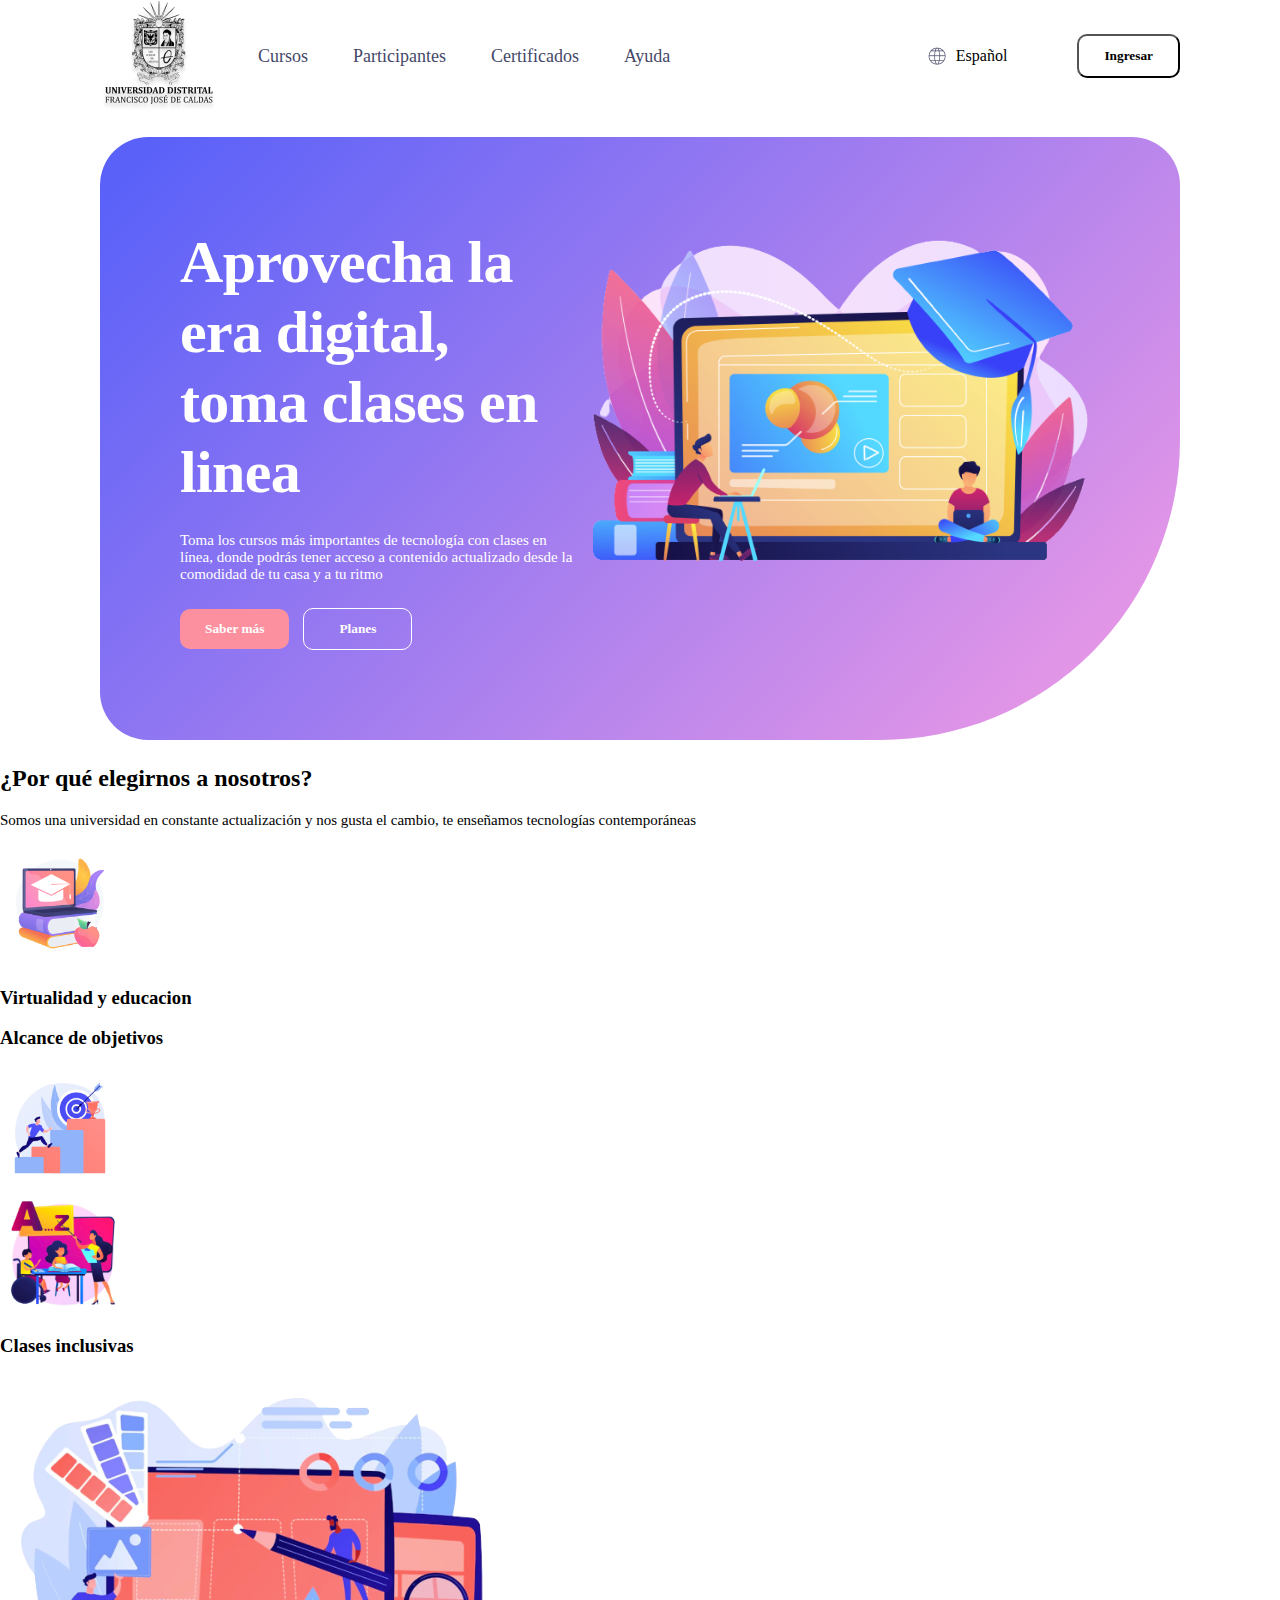
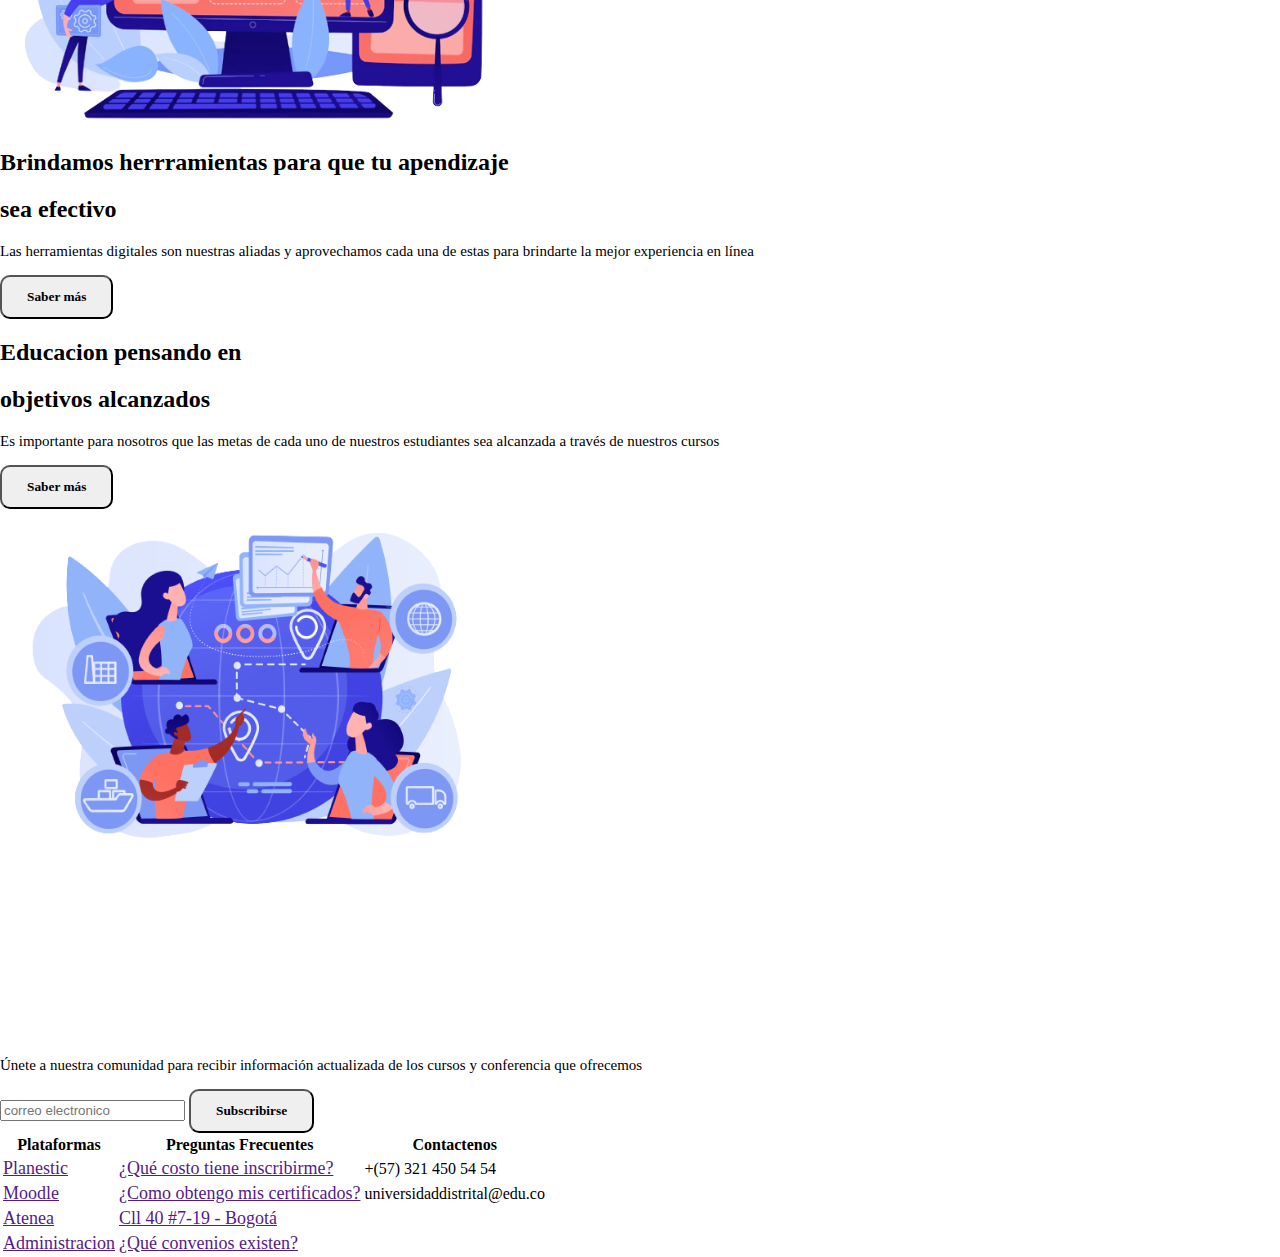
==== punto-1-3/index.html @ 9eb66679 "Version 2" ====
<!DOCTYPE html>
<html lang="en">

<head>
    <meta charset="UTF-8">
    <meta name="viewport" content="width=device-width, initial-scale=1.0">
    <title>UD Atenea Cursos</title>
    <link rel="stylesheet" href="https://indestructibletype.com/fonts/Jost.css" type="text/css" charset="utf-8" />
    <link rel="stylesheet" href="./styles/global-styles.css">
    <link rel="stylesheet" href="./styles/header-styles.css">
    <link rel="stylesheet" href="./styles/banner-styles.css">
    <link rel="stylesheet" href="./styles/section-1-styles.css">
    <link rel="stylesheet" href="./styles/section-2-styles.css">
</head>

<body>
    <header>
        <div class="header__navigation">
            <img src="./public/images/header-logo.png" alt="main-logo">
            <nav>
                <ul>
                    <li><a href="#banner">Cursos</a></li>
                    <li><a href="#section-1">Participantes</a></li>
                    <li><a href="#section-2">Certificados</a></li>
                    <li><a href="#footer">Ayuda</a></li>
                </ul>
            </nav>
        </div>
        <div class="header__settings">
            <div>
                <img src="public/images/header-world.png" alt="world">
                <span>Español</span>
            </div>
            <BUTton>Ingresar</BUTton>
        </div>
    </header>
    <main>
        <section id="banner">
            <div>
                <div>
                    <h1>
                        Aprovecha la era digital, toma clases en linea
                    </h1>
                    <p>
                        Toma los cursos más importantes de tecnología con clases en línea, donde podrás tener acceso a
                        contenido actualizado desde la comodidad de tu casa y a tu ritmo
                    </p>
                </div>
                <div>
                    <button class="button--orange">Saber más</button>
                    <button class="button--white">Planes</button>
                </div>
            </div>
            <img src="public/images/banner-online.png" alt="online.education" width="550px" height="350px">
        </section>
        <section id="section-1">
            <div class="section-1__info">
                <h2>
                    ¿Por qué elegirnos a nosotros?
                </h2>
                <p>
                    Somos una universidad en constante
                    actualización y nos gusta el cambio, te enseñamos tecnologías
                    contemporáneas
                </p>
            </div>
            <div class="section-1__Card">
                <img src="public/images/section1-education.png" alt="education" width="120px" height="120px">
                <h3>Virtualidad y educacion</h3>
            </div>
            <div class="section-1__Card section-1__card-down">
                <h3>Alcance de objetivos</h3>
                <img src="public/images/section1-goals.png" alt="goals" width="120px" height="120px">
            </div>
            <div class="section-1__Card">
                <img src="public/images/section1-teach.png" alt="teach" width="120px" height="120px">
                <h3>Clases inclusivas</h3>
            </div>
        </section>
        <section id="section-2">
            <div class="section-2__info">
                <img src="public/images/section2-tools.png" alt="tools" width="500px" height="350px">
                <div>
                    <h2> Brindamos herrramientas para que tu apendizaje</h2>
                    <h2 class="section-2_sub-pink">
                        sea efectivo
                    </h2>
                    <p>
                        Las herramientas digitales son
                        nuestras aliadas y aprovechamos cada una de estas para brindarte la
                        mejor experiencia en línea
                    </p>
                    <button class="button-orange">Saber más
                    </button>
                </div>
            </div>
            <div class="section-2__info">
                <div>
                    <h2>Educacion pensando en</h2>
                    <h2 class="Section-2__sub-pink">objetivos alcanzados</h2>
                    <p>
                        Es importante para nosotros que las
                        metas de cada uno de nuestros estudiantes sea alcanzada a través de
                        nuestros cursos
                    </p>
                    <button class="button-orange">Saber más</button>
                </div>
                <img src="public/images/section2-goals.png" alt="goals" width="500px" height="350px">
            </div>
        </section>
    </main>
    <footer id="footer">
        <div class="footer__info">
            <img src="public/images/footer-logo.png" alt="footer-logo" width="200px" height="175px">
            <div>
                <p>
                    Únete a nuestra comunidad para recibir
                    información actualizada de los cursos y conferencia que ofrecemos
                </p>
                <form method="post">
                    <input id="email" type="email" name="user_name" placeholder="correo electronico">
                    <button class="button--pink">Subscribirse
    
                    </button>
                </form>
            </div>
        </div>
        <div>
            <table>
                <tr>
                    <th>Plataformas</th>
                    <th>Preguntas Frecuentes</th>
                    <th>Contactenos</th>
                </tr>
                <tr>
                    <td><a href="">Planestic</a></td>
                    <td><a href="">¿Qué costo tiene inscribirme?</a></td>
                    <td><a href=""></a>+(57) 321 450 54 54</td>
                </tr>
                <tr>
                    <td><a href="">Moodle</a></td>
                    <td><a href="">¿Como obtengo mis certificados?</a></td>
                    <td><a href=""></a>universidaddistrital@edu.co</td>
                </tr>
                <tr>
                    <td><a href="">Atenea</a></td>
                    <td><a href="">Cll 40 #7-19 - Bogotá</a></td>
                </tr>
                <tr>
                    <td><a href="">Administracion</a></td>
                    <td><a href="">¿Qué convenios existen?</a></td>
                </tr>
            </table>
        </div>
    </footer>

</body>

</html>
---- punto-1-3/styles/global-styles.css ----
body{
    margin: 0px;
}
a{
    font-family: "Jost";
    font-size: 18px;

}
button{
    padding: 12px 25px;
    font-family: "Jost";
    font-weight: bold;
    border-radius: 10px;
    cursor: pointer;

}
.button--orange{
    margin-right: 10px;
    background-color: #fd909e;
    color: white;
    border: none;
}
p{
    font-family: "Jost";
    font-size: 15px;
    font-weight: 300px;
}
---- punto-1-3/styles/header-styles.css ----
header{
    display: flex;
    justify-content: space-between;
    margin: 0px 100px;
}
.header__navigation{
    display: flex;
    align-items: center;
}
.header__navigation nav ul{
    display: flex;
    gap: 45px;
    list-style: none;
}
.header__navigation nav ul li a{
    text-decoration: none;
    color: #454868;

}
.header__settings{
    display: flex;
    align-items: center;
    gap: 70px;
}
.header__settings div{
    display: flex;    
    align-items: center;
    gap: 10px;
    font-family: 'Jost';
    font-size: 16px;
    font-weight: 400;
}
.header__settings button{
    background-color: transparent;
    border-radius: 1px solid #454868;
    
}
---- punto-1-3/styles/banner-styles.css ----
#banner{
    display: flex;
    margin: 25px 100px;
    padding: 90px 80px;
    background: linear-gradient(313.18deg, #EE9AE5 3.28%, #5961F9 97.04%);
    border-radius: 48px 48px 300px 48px;
}
h1{
    margin: 0px;
    color: #ffffff;
    font-family: 'Jost';
    font-size: 60px;
    font-weight: 600;
    line-height: 70px;
    letter-spacing: -0.64px;
}
#banner p{
    margin: 25px 0px;
    color: #ffffff;
}
.button--white{
    padding: 12px 35px;
    background-color: transparent ;
    color: white;
    border: 1px solid #ffffff;
}
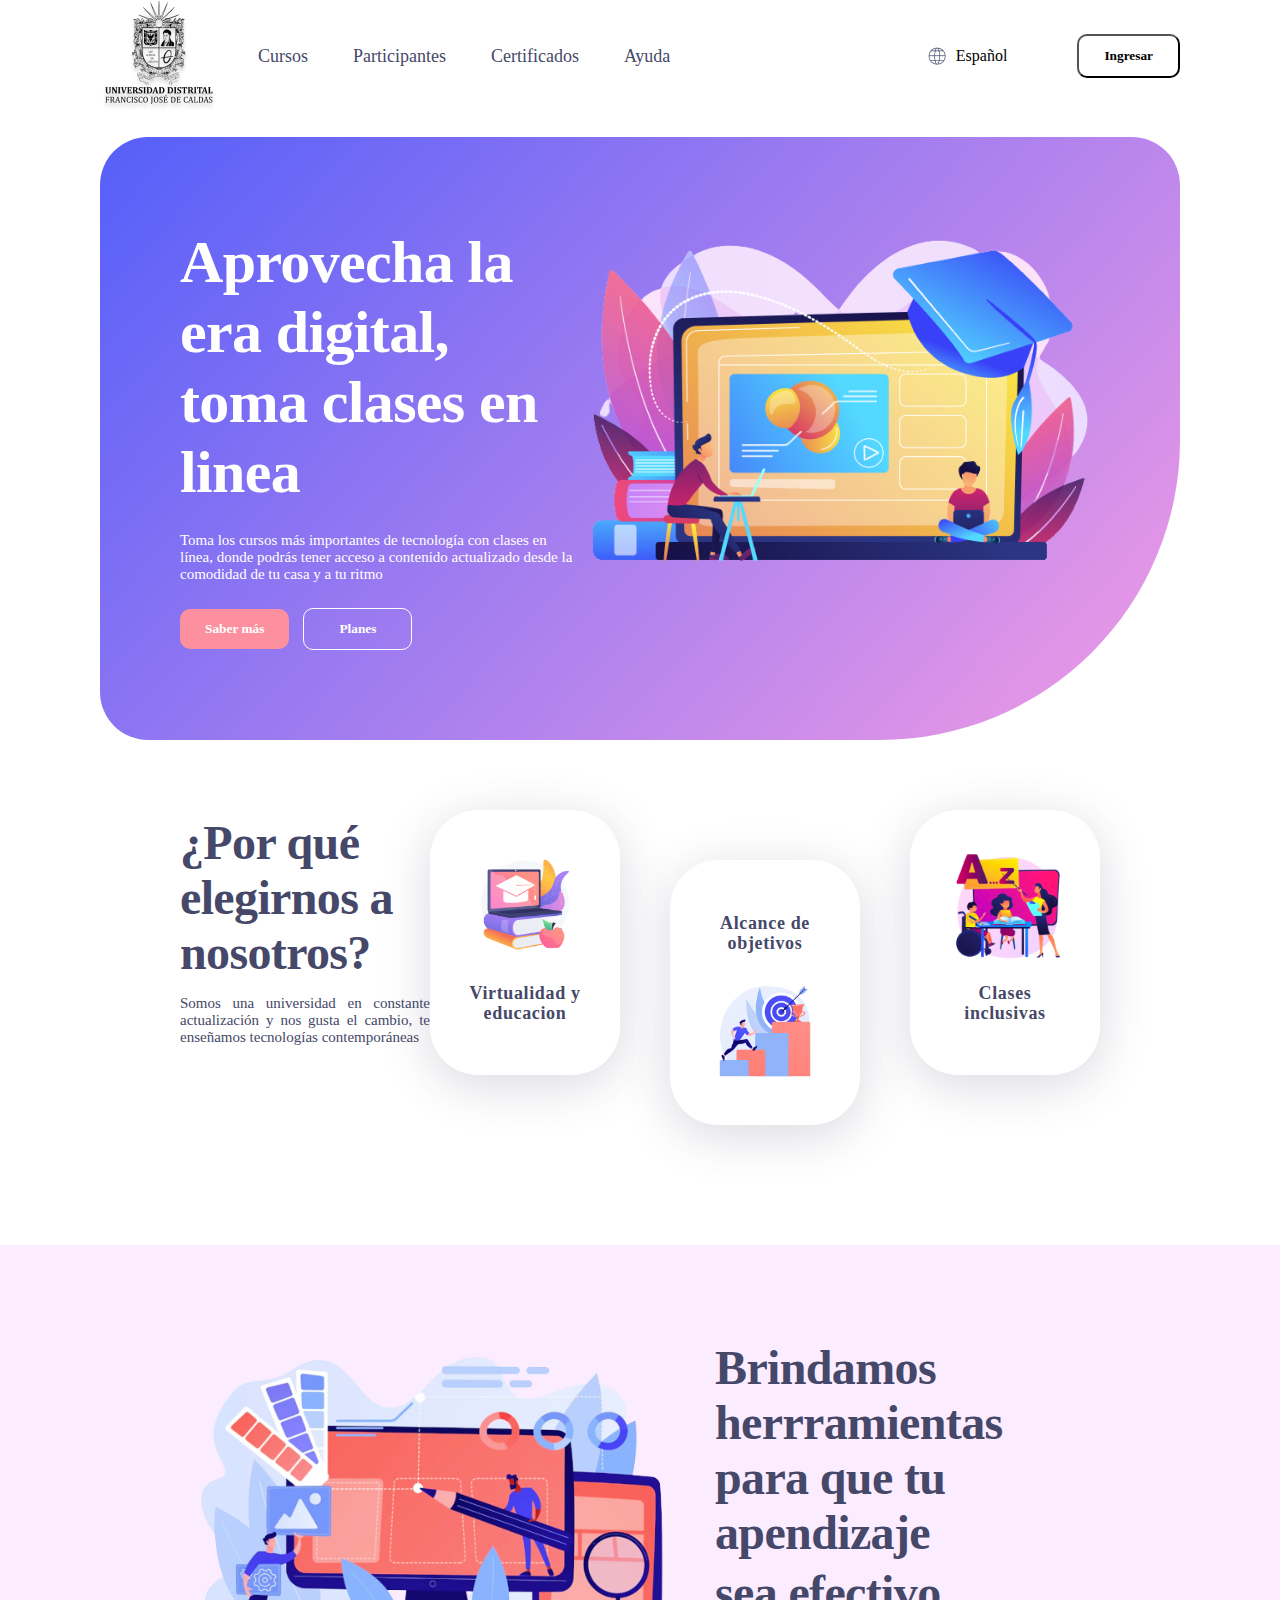
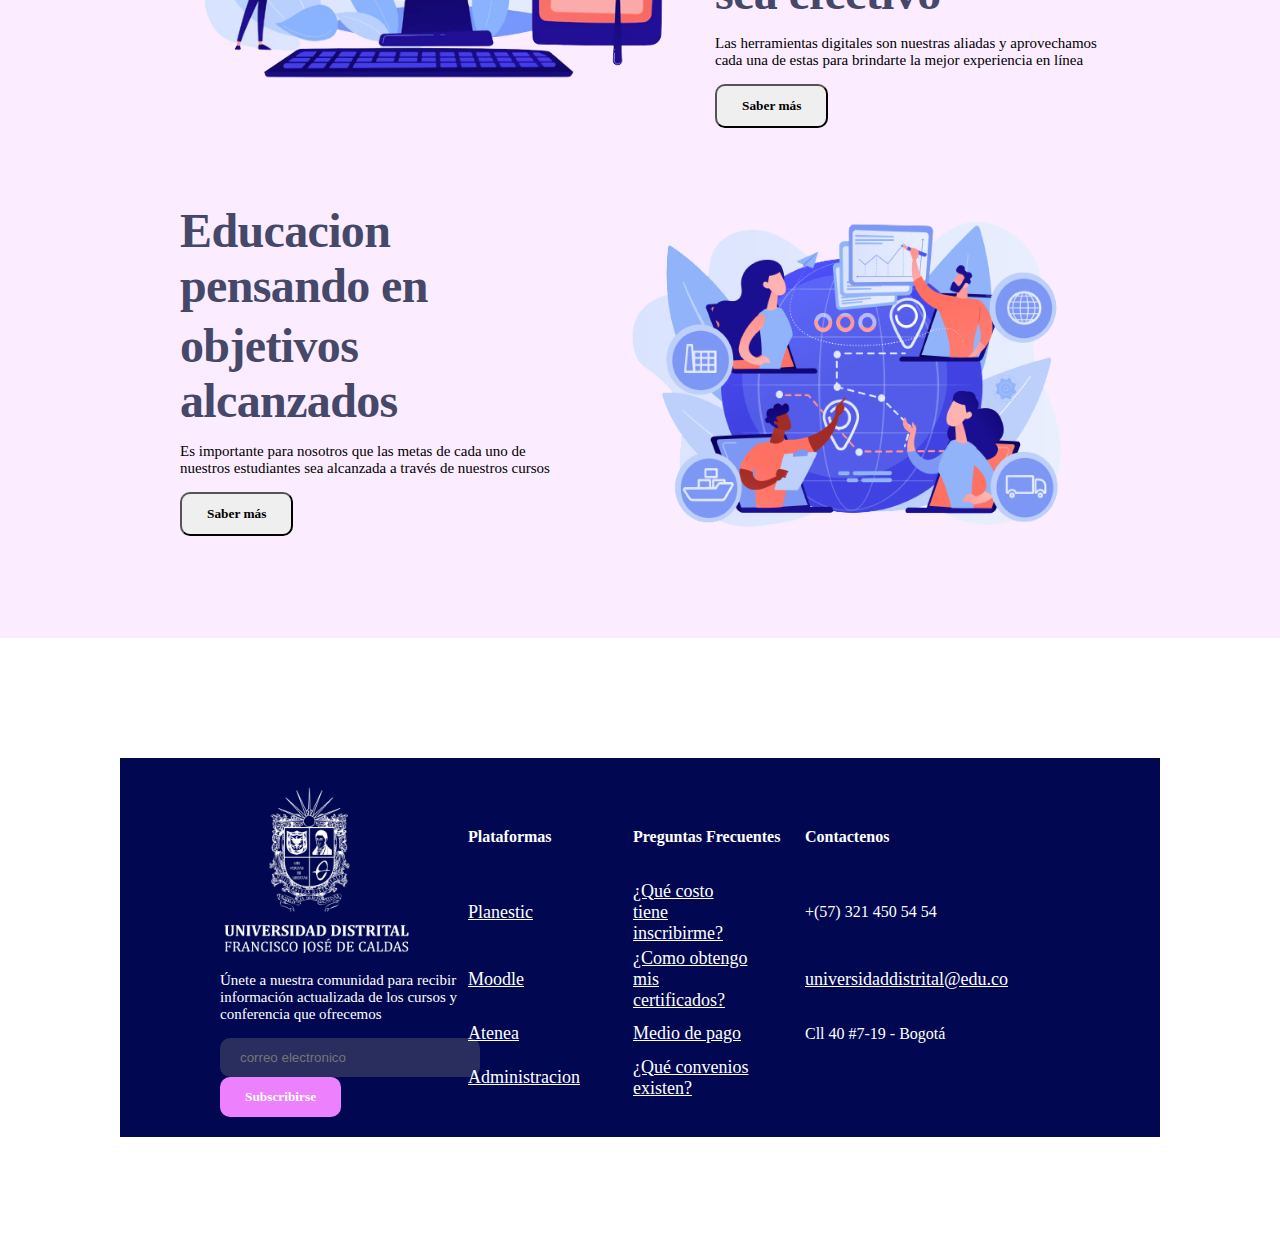
==== commit 121d452a: "Verion 3" ====
--- a/punto-1-3/index.html
+++ b/punto-1-3/index.html
@@ -11,6 +11,7 @@
     <link rel="stylesheet" href="./styles/banner-styles.css">
     <link rel="stylesheet" href="./styles/section-1-styles.css">
     <link rel="stylesheet" href="./styles/section-2-styles.css">
+    <link rel="stylesheet" href="./styles/footer-styles.css">
 </head>
 
 <body>
@@ -31,7 +32,7 @@
                 <img src="public/images/header-world.png" alt="world">
                 <span>Español</span>
             </div>
-            <BUTton>Ingresar</BUTton>
+            <button>Ingresar</button>
         </div>
     </header>
     <main>
@@ -64,15 +65,15 @@
                     contemporáneas
                 </p>
             </div>
-            <div class="section-1__Card">
+            <div class="section-1__card">
                 <img src="public/images/section1-education.png" alt="education" width="120px" height="120px">
                 <h3>Virtualidad y educacion</h3>
             </div>
-            <div class="section-1__Card section-1__card-down">
+            <div class="section-1__card section-1__card-down">
                 <h3>Alcance de objetivos</h3>
                 <img src="public/images/section1-goals.png" alt="goals" width="120px" height="120px">
             </div>
-            <div class="section-1__Card">
+            <div class="section-1__card">
                 <img src="public/images/section1-teach.png" alt="teach" width="120px" height="120px">
                 <h3>Clases inclusivas</h3>
             </div>
@@ -135,16 +136,17 @@
                 <tr>
                     <td><a href="">Planestic</a></td>
                     <td><a href="">¿Qué costo tiene inscribirme?</a></td>
-                    <td><a href=""></a>+(57) 321 450 54 54</td>
+                    <td>+(57) 321 450 54 54</td>
                 </tr>
                 <tr>
                     <td><a href="">Moodle</a></td>
                     <td><a href="">¿Como obtengo mis certificados?</a></td>
-                    <td><a href=""></a>universidaddistrital@edu.co</td>
+                    <td><a href="">universidaddistrital@edu.co</a></td>
                 </tr>
                 <tr>
                     <td><a href="">Atenea</a></td>
-                    <td><a href="">Cll 40 #7-19 - Bogotá</a></td>
+                    <td><a href="">Medio de pago</a></td>
+                    <td>Cll 40 #7-19 - Bogotá</td>
                 </tr>
                 <tr>
                     <td><a href="">Administracion</a></td>
@@ -155,5 +157,3 @@
     </footer>
 
 </body>
-
-</html>--- a/punto-1-3/styles/global-styles.css
+++ b/punto-1-3/styles/global-styles.css
@@ -24,4 +24,12 @@
     font-family: "Jost";
     font-size: 15px;
     font-weight: 300px;
+}
+h2{
+    margin: 5px 0px;
+    color: #454868;
+    font-family: "Jost";
+    font-size: 48px;
+    line-height: 55px;
+    letter-spacing: -0.64px;
 }--- a/punto-1-3/styles/section-1-styles.css
+++ b/punto-1-3/styles/section-1-styles.css
@@ -0,0 +1,39 @@
+#section-1{
+    display: flex;
+    justify-content: space-between;
+    margin: 50px 100px;
+padding: 20px 80px;
+}
+
+.section-1__info{
+    width: 30%;
+
+}
+.section-1__info p{
+    color: #454868;
+    text-align: justify;
+}
+
+.section-1__card{
+    display: flex;
+    flex-direction: column;
+    align-items: center;
+    justify-content: space-between;
+    width: min-content;
+    height: 195px;
+    padding: 35px;
+    border-radius: 48px;
+    box-shadow: 0px 10px 50px #45486833;
+}
+.section-1__card-down{
+    margin: 50px;
+}
+.section-1__card h3{
+    font-family: "Jost";
+    font-size: 18px;
+    color: #454868;
+    line-height: 20px;
+    letter-spacing: 0.64px;
+    text-align: center;
+}
+
--- a/punto-1-3/styles/section-2-styles.css
+++ b/punto-1-3/styles/section-2-styles.css
@@ -0,0 +1,15 @@
+#section-2{
+    padding: 20px 180px;
+    background: #ed80fd26;
+
+}
+.section-2__info{
+    display: flex;
+    gap: 35px;
+    margin: 70px 0px;
+
+}
+.section-2__sub-pink{
+    color: #ed80fd;
+    
+}--- a/punto-1-3/styles/footer-styles.css
+++ b/punto-1-3/styles/footer-styles.css
@@ -0,0 +1,45 @@
+#footer{
+    display: flex;
+    justify-content: space-between;
+    align-items: center;
+
+    margin: 120px;
+    padding: 20px 100px;
+    background-color: #010851;
+    color: #fff;
+}
+.footer__info{
+    width: 30%;
+}
+
+input{
+    width: 220px;
+    padding: 12px 20px;
+    margin-right: -15px;
+    border: none;
+    border-radius: 10px;
+    background-color: #45486899;
+
+}
+.button--pink{
+    background-color: #ed80fd;
+    color: #fff;
+    border: none;
+
+}
+table{
+    font-family: "Jost";
+    text-align: left;
+}
+tr{
+    height: 40px;
+}
+th{
+    height: 80px;
+}
+td{
+    padding-right: 50px;
+}
+td a{
+    color: #fff;
+}